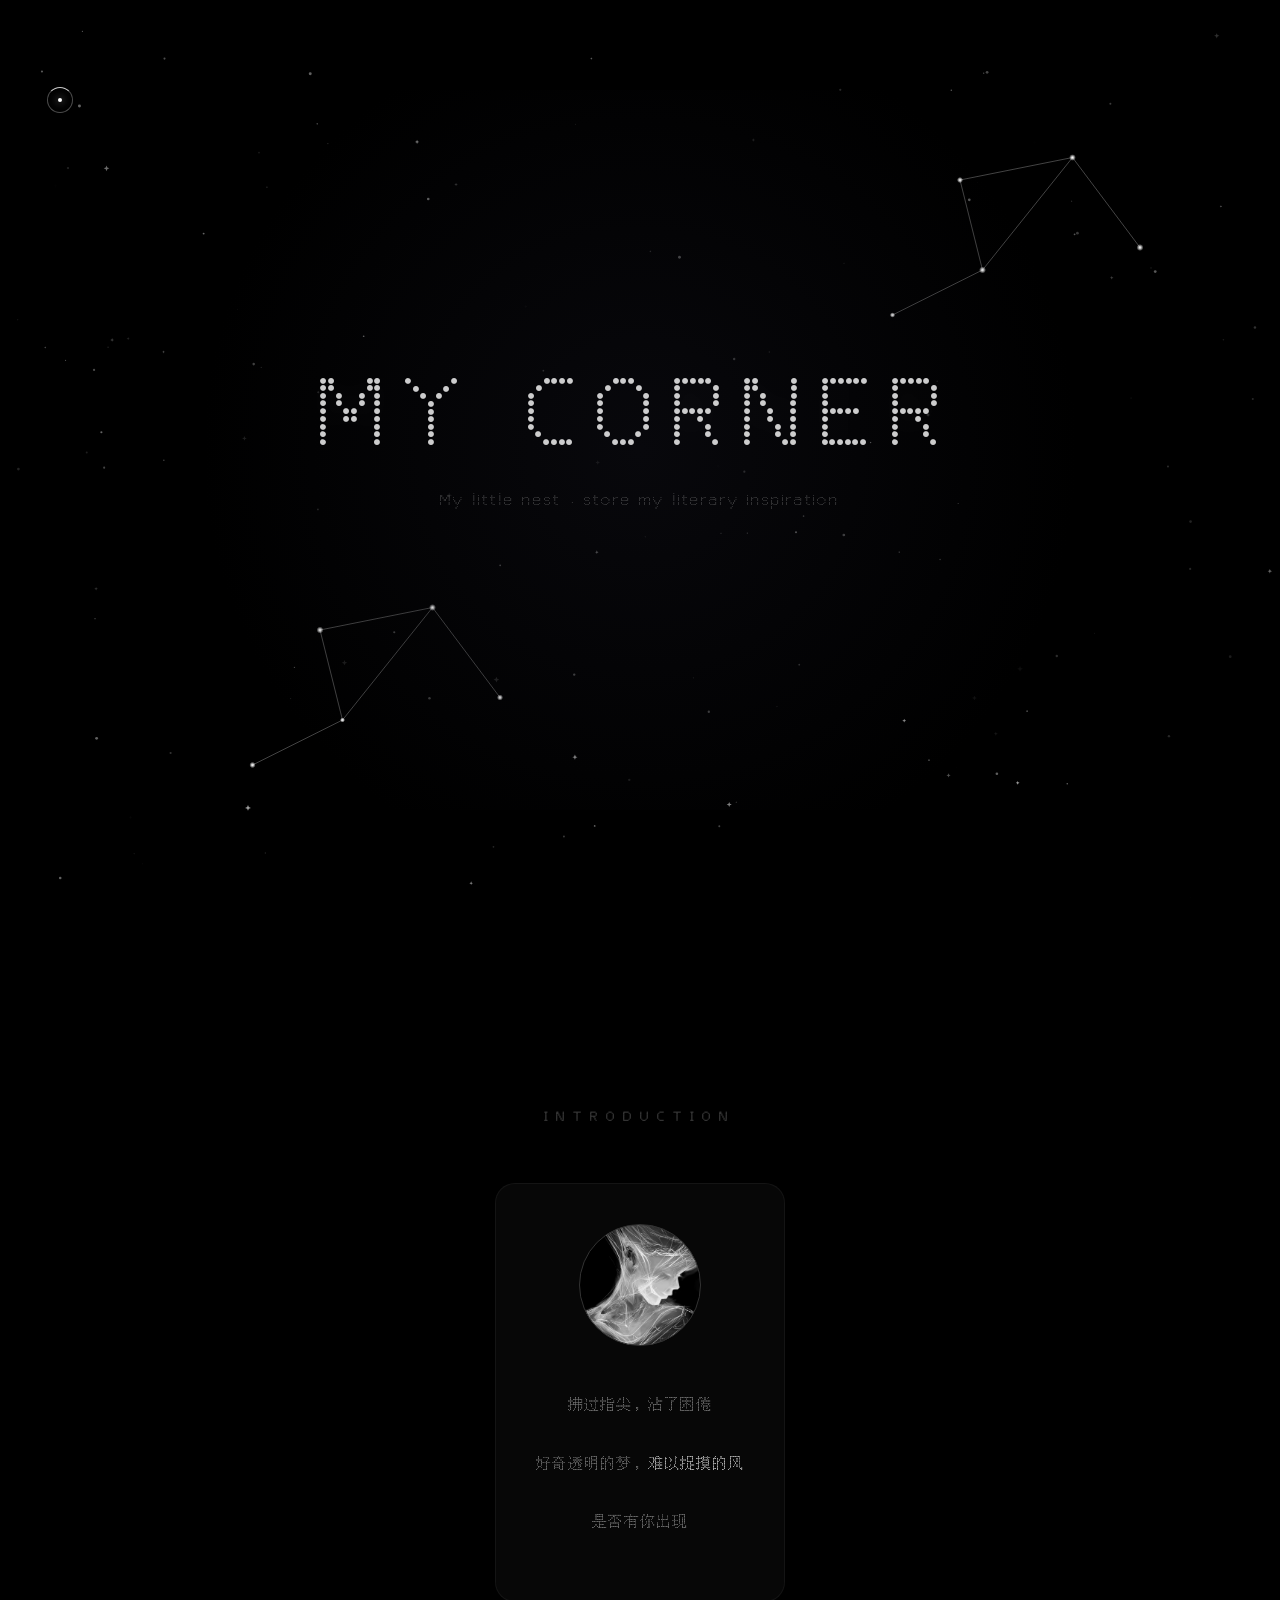
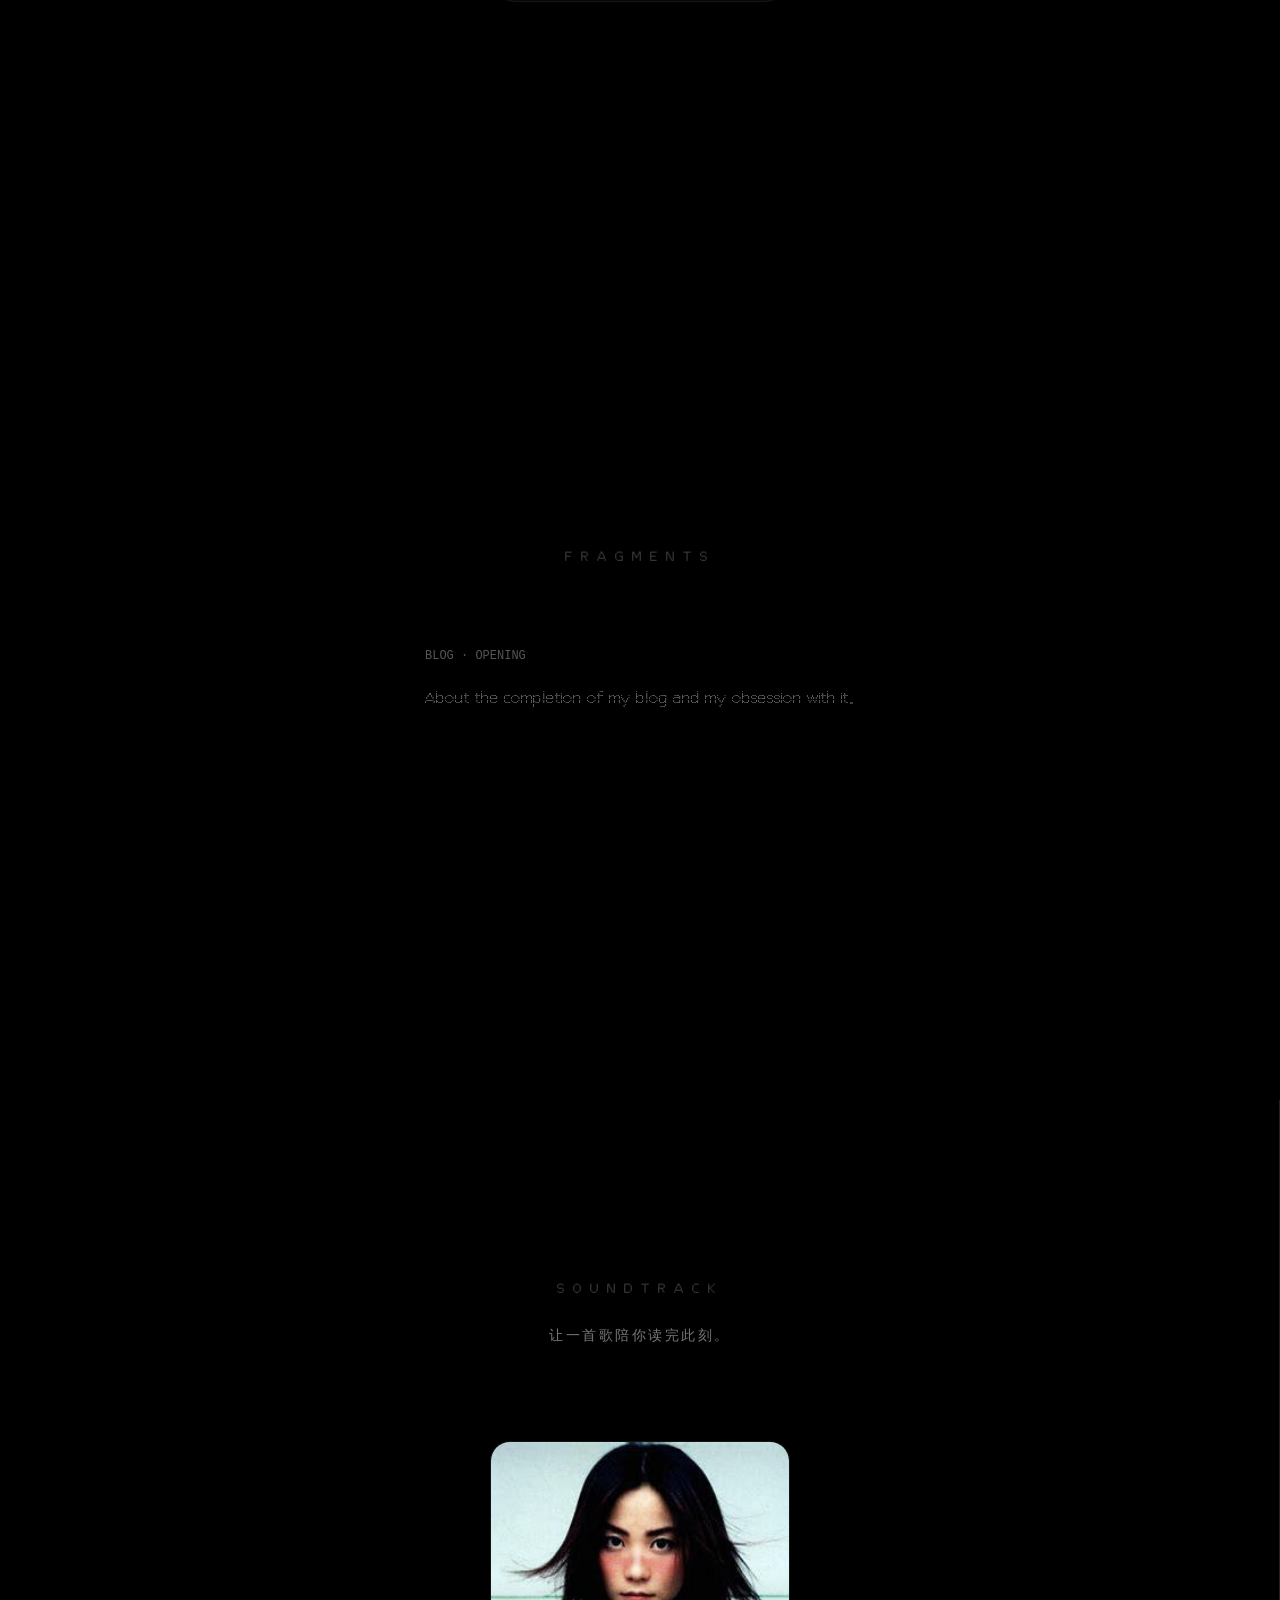
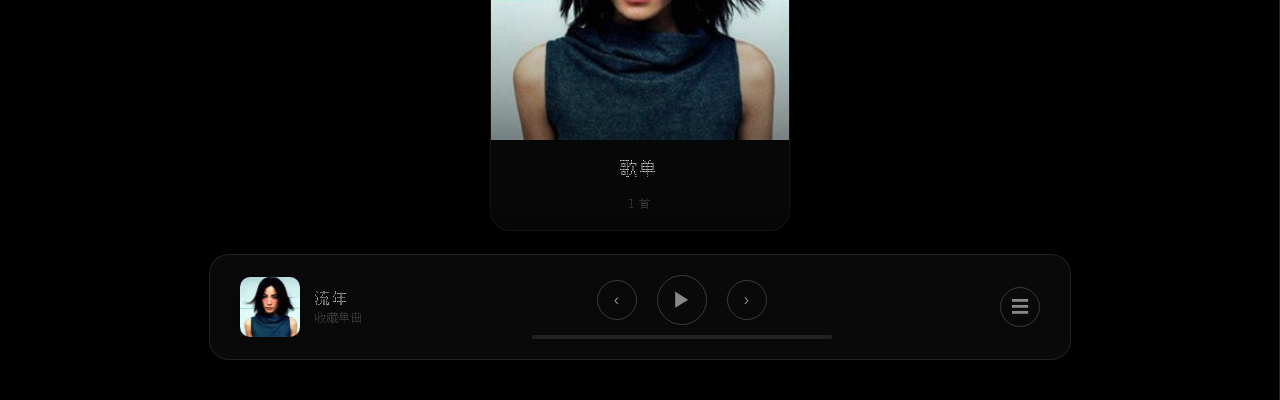
==== index.html @ 03855c59 "重新初始化本地博客仓库" ====
<!DOCTYPE html>
<html lang="zh-CN">

<head>
    <meta charset="UTF-8">
    <meta name="viewport" content="width=device-width, initial-scale=1.0">
    <title>MY CORNER</title>
    <link rel="preload" href="./img/diandianxiangsutiyuanxing.ttf" as="font" type="font/ttf" crossorigin>
    <link rel="stylesheet" href="blog.css">
    <style>
        html {
            opacity: 0;
            transition: opacity 0.3s ease;
        }
        html.zi-ti-jia-zai-wan-cheng {
            opacity: 1;
        }
    </style>
</head>

<body>

    <div class="huan-xing-hu-xi-guang-yun"></div>

    <div id="bei-jing-hua-bu">
        <canvas id="huo-bu"></canvas>
    </div>

    <div class="zhu-ti-nei-rong">
        <nav class="dao-hang-rong-qi" id="dao-hang-rong-qi">
            <div class="dao-hang-chu-fa-qi" id="cai-dan-an-niu"></div>
            <div class="dao-hang-cai-dan" id="dao-hang-cai-dan">
                <a href="#shou-ye" class="dao-hang-lian-jie" onclick="guanBiCaiDan()">HOME</a>
                <a href="#guan-yu-wo" class="dao-hang-lian-jie" onclick="guanBiCaiDan()">ABOUT</a>
                <a href="#pian-duan" class="dao-hang-lian-jie" onclick="guanBiCaiDan()">MOMENT</a>
                <a href="#yin-le" class="dao-hang-lian-jie" onclick="guanBiCaiDan()">MUSIC</a>
            </div>
            <div class="zhe-zhe-ceng" id="zhe-zhe-ceng"></div>
        </nav>

        <section id="shou-ye">
            <h1 class="xian-shi-dong-hua suo-fang-chu-xian">MY CORNER</h1>
            <p class="xian-shi-dong-hua cong-xia-sheng-qi" style="margin-top: 20px; opacity: 0.5; letter-spacing: 2px;">
                My little nest · store my literary inspiration</p>
        </section>

        <section id="guan-yu-wo">
            <h2 class="xian-shi-dong-hua cong-xia-sheng-qi">INTRODUCTION</h2>
            <div class="nei-rong-qia-pian xian-shi-dong-hua cong-you-fei-ru">
                <div class="tou-xiang-dai-ti"></div>
                <p>拂过指尖，沾了困倦</p>
                <p>好奇透明的梦，<span class="gao-liang">难以捉摸的风</span></p>
                <p>是否有你出现</p>
            </div>
        </section>

        <section id="pian-duan">
            <h2 class="xian-shi-dong-hua cong-xia-sheng-qi">FRAGMENTS</h2>
            <div class="nei-rong-qia-pian xian-shi-dong-hua cong-zuo-fei-ru" id="pian-duan-lie-biao">
            </div>
        </section>

        <section id="yin-le">
            <h2 class="xian-shi-dong-hua cong-xia-sheng-qi">SOUNDTRACK</h2>
            
            <div class="yin-le-wan-jia" id="yin-le-wan-jia">
                <div class="wan-jia-zuo">
                    <div class="mu-qian-tu-pian" id="mu-qian-tu-pian"></div>
                    <div class="mu-qian-ge-qu">
                        <div class="mu-qian-ming" id="mu-qian-ming">未播放</div>
                        <div class="mu-qian-ge-shou" id="mu-qian-ge-shou">-</div>
                    </div>
                </div>
                <div class="wan-jia-zhong">
                    <div class="bo-fang-kong-zhi">
                        <button class="kong-zhi-an-niu" id="shang-yi-shou" aria-label="上一首">‹</button>
                        <button class="kong-zhi-an-niu bo-fang-an-niu" id="bo-fang-zan-ting" aria-label="播放">▶</button>
                        <button class="kong-zhi-an-niu" id="xia-yi-shou" aria-label="下一首">›</button>
                    </div>
                    <div class="jin-du-tiao" id="jin-du-tiao">
                        <div class="jin-du" id="jin-du"></div>
                    </div>
                </div>
                <div class="wan-jia-you">
                    <button class="lie-biao-zhan-kai" id="lie-biao-zhan-kai" aria-label="打开播放列表">☰</button>
                </div>
            </div>

            <p class="yin-le-yin-yan xian-shi-dong-hua cong-xia-sheng-qi">让一首歌陪你读完此刻。</p>

            <div class="yin-le-ka-pian-qu" id="yin-le-ka-pian-qu">
                <div class="yin-le-ka-pian" data-lei-xing="ye-hang">
                    <div class="ka-pian-tu-pian" style="background-image: url('./img/music/流年.jpg');"></div>
                    <div class="ka-pian-biao-ti">歌单</div>
                    <div class="ka-pian-shu-liang">0 首</div>
                </div>
            </div>

            <div class="bo-fang-lie-biao" id="bo-fang-lie-biao">
                <div class="lie-biao-biao-ti">
                    <span id="dang-qian-fen-lei">歌单</span>
                    <button class="shou-qi-an-niu" id="shou-qi-an-niu" aria-label="关闭播放列表">×</button>
                </div>
                <div class="lie-biao-nei-rong" id="lie-biao-nei-rong">
                </div>
            </div>
        </section>

    </div>

    <script>
        if ('scrollRestoration' in history) history.scrollRestoration = 'manual';
        if (!window.location.hash) window.scrollTo(0, 0);
        window.addEventListener('pageshow', () => {
            if (!window.location.hash) window.scrollTo(0, 0);
        });

        async function waitForFont() {
            try {
                await document.fonts.load('16px TEXT');
            } catch (e) {
                console.log('字体加载失败');
            }
            document.documentElement.classList.add('zi-ti-jia-zai-wan-cheng');
        }
        waitForFont();

        async function loadArticles() {
            try {
                const response = await fetch('articles.json');
                const data = await response.json();
                const container = document.getElementById('pian-duan-lie-biao');
                
                container.innerHTML = data.articles.map(article => `
                    <a href="./article/article-view.html?id=${article.id}" class="pian-duan-ka-pian">
                        <div class="pian-duan-ri-qi">${article.subtitle}</div>
                        <p>${article.excerpt}</p>
                    </a>
                `).join('');
            } catch (error) {
                console.error('加载文章失败:', error);
            }
        }

        document.addEventListener('DOMContentLoaded', loadArticles);

        if (!window.globalAudio) {
            window.globalAudio = new Audio();
            window.globalAudio.volume = 0.5;
        }
        
        const audio = window.globalAudio;

        const yinYueShuJu = {
            'ye-hang': [
                { ming: '流年', geShou: '收藏单曲', tuPian: './img/music/流年.jpg', url: './music/流年.mp3', seDiao: 0 }
            ]
        };

        let dangQianFenLei = 'ye-hang';
        let dangQianGeQuIndex = 0;
        let boFangZhong = false;
        let lieBiaoZhanKai = false;

        const muQianTuPian = document.getElementById('mu-qian-tu-pian');
        const muQianMing = document.getElementById('mu-qian-ming');
        const muQianGeShou = document.getElementById('mu-qian-ge-shou');
        const boFengAnNiu = document.getElementById('bo-fang-zan-ting');
        const shangYiShou = document.getElementById('shang-yi-shou');
        const xiaYiShou = document.getElementById('xia-yi-shou');
        const jinDu = document.getElementById('jin-du');
        const jinDuTiao = document.getElementById('jin-du-tiao');
        const lieBiaoZhanKaiAnNiu = document.getElementById('lie-biao-zhan-kai');
        const boFangLieBiao = document.getElementById('bo-fang-lie-biao');
        const shouQiAnNiu = document.getElementById('shou-qi-an-niu');
        const lieBiaoNeiRong = document.getElementById('lie-biao-nei-rong');
        const dangQianFenLeiBiaoTi = document.getElementById('dang-qian-fen-lei');
        const kaPianQu = document.getElementById('yin-le-ka-pian-qu');

        function gengXinKaPianShuLiang() {
            document.querySelectorAll('.yin-le-ka-pian').forEach(kaPian => {
                const leiXing = kaPian.dataset.leiXing;
                const shuLiang = yinYueShuJu[leiXing]?.length || 0;
                kaPian.querySelector('.ka-pian-shu-liang').textContent = shuLiang + ' 首';
            });
        }

        function huoQuDangQianLieBiao() {
            return yinYueShuJu[dangQianFenLei] || [];
        }

        function qieHuanGeQu(index) {
            const lieBiao = huoQuDangQianLieBiao();
            if (index < 0) index = lieBiao.length - 1;
            if (index >= lieBiao.length) index = 0;
            
            dangQianGeQuIndex = index;
            const geQu = lieBiao[dangQianGeQuIndex];
            
            muQianMing.textContent = geQu.ming;
            muQianGeShou.textContent = geQu.geShou;
            
            if (geQu.tuPian) {
                muQianTuPian.style.backgroundImage = `url(${geQu.tuPian})`;
                muQianTuPian.style.filter = `hue-rotate(${geQu.seDiao || 0}deg)`;
            } else {
                const kaPian = document.querySelector(`[data-lei-xing="${dangQianFenLei}"] .ka-pian-tu-pian`);
                const beiJing = kaPian ? kaPian.style.background : 'linear-gradient(135deg, #667eea 0%, #764ba2 100%)';
                muQianTuPian.style.background = beiJing;
            }
            
            if (geQu.url) {
                audio.src = geQu.url;
            }
            
            gengXinLieBiaoGaoLiang();
        }

        function gengXinLieBiaoGaoLiang() {
            document.querySelectorAll('.lie-biao-xiang').forEach((xiang, index) => {
                xiang.classList.toggle('dang-qian', index === dangQianGeQuIndex);
                const tuBiao = xiang.querySelector('.xiang-bo-fang');
                if (tuBiao) tuBiao.textContent = index === dangQianGeQuIndex && boFangZhong ? '❚❚' : '▶';
            });
        }

        function xuanRanLieBiao() {
            const lieBiao = huoQuDangQianLieBiao();
            lieBiaoNeiRong.innerHTML = lieBiao.map((geQu, index) => `
                <div class="lie-biao-xiang ${index === dangQianGeQuIndex ? 'dang-qian' : ''}" data-index="${index}">
                    <div class="xiang-tu-pian" style="${geQu.tuPian ? `background-image: url(${geQu.tuPian}); filter: hue-rotate(${geQu.seDiao || 0}deg)` : ''}"></div>
                    <div class="xiang-xin-xi">
                        <div class="xiang-ming">${geQu.ming}</div>
                        <div class="xiang-ge-shou">${geQu.geShou}</div>
                    </div>
                    <div class="xiang-bo-fang">${index === dangQianGeQuIndex && boFangZhong ? '❚❚' : '▶'}</div>
                </div>
            `).join('');
            
            document.querySelectorAll('.lie-biao-xiang').forEach(xiang => {
                xiang.addEventListener('click', () => {
                    const index = parseInt(xiang.dataset.index);
                    if (index === dangQianGeQuIndex && boFangZhong) {
                        zanTing();
                    } else {
                        qieHuanGeQu(index);
                        boFang();
                    }
                });
            });
        }

        function boFang() {
            if (!audio.src) return;
            audio.play().then(() => {
                boFangZhong = true;
                boFengAnNiu.textContent = '❚❚';
                boFengAnNiu.setAttribute('aria-label', '暂停');
                muQianTuPian.classList.add('xuan-zhuan-zhong');
                gengXinLieBiaoGaoLiang();
            }).catch(() => {
                boFangZhong = false;
                muQianGeShou.textContent = '音频暂时无法播放';
            });
        }

        function zanTing() {
            boFangZhong = false;
            boFengAnNiu.textContent = '▶';
            boFengAnNiu.setAttribute('aria-label', '播放');
            muQianTuPian.classList.remove('xuan-zhuan-zhong');
            audio.pause();
            gengXinLieBiaoGaoLiang();
        }

        boFengAnNiu.addEventListener('click', () => {
            if (boFangZhong) zanTing();
            else boFang();
        });

        shangYiShou.addEventListener('click', () => {
            qieHuanGeQu(dangQianGeQuIndex - 1);
            if (boFangZhong) boFang();
        });

        xiaYiShou.addEventListener('click', () => {
            qieHuanGeQu(dangQianGeQuIndex + 1);
            if (boFangZhong) boFang();
        });

        audio.addEventListener('timeupdate', () => {
            if (audio.duration) {
                const baiFenBi = (audio.currentTime / audio.duration) * 100;
                jinDu.style.width = baiFenBi + '%';
            }
        });

        jinDuTiao.addEventListener('click', (e) => {
            if (audio.duration) {
                const rect = jinDuTiao.getBoundingClientRect();
                const baiFenBi = (e.clientX - rect.left) / rect.width;
                audio.currentTime = baiFenBi * audio.duration;
            }
        });

        audio.addEventListener('ended', () => {
            qieHuanGeQu(dangQianGeQuIndex + 1);
            boFang();
        });

        lieBiaoZhanKaiAnNiu.addEventListener('click', () => {
            lieBiaoZhanKai = !lieBiaoZhanKai;
            boFangLieBiao.classList.toggle('zhan-kai', lieBiaoZhanKai);
        });

        shouQiAnNiu.addEventListener('click', () => {
            lieBiaoZhanKai = false;
            boFangLieBiao.classList.remove('zhan-kai');
        });

        document.querySelectorAll('.yin-le-ka-pian').forEach(kaPian => {
            kaPian.addEventListener('click', () => {
                dangQianFenLei = kaPian.dataset.leiXing;
                dangQianGeQuIndex = 0;
                
                const fenLeiMing = { 'ye-hang': '歌单' };
                dangQianFenLeiBiaoTi.textContent = fenLeiMing[dangQianFenLei];
                
                lieBiaoZhanKai = true;
                boFangLieBiao.classList.add('zhan-kai');
                
                qieHuanGeQu(0);
                xuanRanLieBiao();
            });
        });

        function huiFuBoFangZhuangTai() {
            const lieBiao = huoQuDangQianLieBiao();
            if (lieBiao[dangQianGeQuIndex]) {
                const geQu = lieBiao[dangQianGeQuIndex];
                muQianMing.textContent = geQu.ming;
                muQianGeShou.textContent = geQu.geShou;
                
                if (geQu.tuPian) {
                    muQianTuPian.style.backgroundImage = `url(${geQu.tuPian})`;
                    muQianTuPian.style.filter = `hue-rotate(${geQu.seDiao || 0}deg)`;
                } else {
                    const kaPian = document.querySelector(`[data-lei-xing="${dangQianFenLei}"] .ka-pian-tu-pian`);
                    const beiJing = kaPian ? kaPian.style.background : 'linear-gradient(135deg, #667eea 0%, #764ba2 100%)';
                    muQianTuPian.style.background = beiJing;
                }
                
                if (!audio.paused) {
                    boFangZhong = true;
                    boFengAnNiu.textContent = '❚❚';
                    muQianTuPian.classList.add('xuan-zhuan-zhong');
                }
            }
        }

        gengXinKaPianShuLiang();
        qieHuanGeQu(0);
        xuanRanLieBiao();
        huiFuBoFangZhuangTai();

        const huoBu = document.getElementById('huo-bu');
        const ctx = huoBu.getContext('2d');

        let width, height;
        let stars = [];
        let dusts = [];
        let constellations = [];
        let meteors = [];
        let time = 0;

        const config = {
            starCount: 60,
            starMaxSize: 3,
            dustCount: 80,
            starSpeed: 0.1,
            dustSpeed: 0.1,
            planetRadius: 1.0,
            planetGlow: 2.0,
            twinkleSpeedBase: 0.008,
            meteorChance: 0.003,
            meteorSpeedBase: 4
        };

        function resize() {
            width = huoBu.width = window.innerWidth;
            height = huoBu.height = window.innerHeight;
            initConstellations();
        }

        class Star {
            constructor() {
                this.reset();
            }
            reset() {
                this.x = Math.random() * width;
                this.y = Math.random() * height;
                this.size = Math.random() * config.starMaxSize;
                this.opacity = 0;
                this.fadeIn = true;
                this.maxOpacity = 0.3 + Math.random() * 0.5;
                this.fadeSpeed = 0.005 + Math.random() * 0.01;
                this.twinkleSpeed = config.twinkleSpeedBase + Math.random() * 0.005;
                this.twinkleOffset = Math.random() * Math.PI * 2;
                this.vx = (Math.random() - 0.5) * config.starSpeed;
                this.vy = (Math.random() - 0.5) * config.starSpeed;
            }
            update() {
                this.x += this.vx;
                this.y += this.vy;
                if (this.x < 0) this.x = width;
                if (this.x > width) this.x = 0;
                if (this.y < 0) this.y = height;
                if (this.y > height) this.y = 0;
                if (this.fadeIn) {
                    this.opacity += this.fadeSpeed;
                    if (this.opacity >= this.maxOpacity) this.fadeIn = false;
                } else {
                    this.opacity -= this.fadeSpeed;
                    if (this.opacity <= 0) {
                        this.fadeIn = true;
                        this.x = Math.random() * width;
                        this.y = Math.random() * height;
                    }
                }
            }
            draw() {
                const twinkle = 0.4 + 0.6 * Math.abs(Math.sin(time * this.twinkleSpeed + this.twinkleOffset));
                ctx.beginPath();
                const spikes = 4;
                const outerRadius = this.size;
                const innerRadius = this.size * 0.4;
                for (let i = 0; i < spikes * 2; i++) {
                    const radius = i % 2 === 0 ? outerRadius : innerRadius;
                    const angle = (i * Math.PI) / spikes - Math.PI / 2;
                    const x = this.x + radius * Math.cos(angle);
                    const y = this.y + radius * Math.sin(angle);
                    if (i === 0) ctx.moveTo(x, y);
                    else ctx.lineTo(x, y);
                }
                ctx.closePath();
                ctx.fillStyle = `rgba(255, 255, 255, ${this.opacity * twinkle})`;
                ctx.fill();
            }
        }

        class Dust {
            constructor() {
                this.reset();
            }
            reset() {
                this.x = Math.random() * width;
                this.y = Math.random() * height;
                this.size = 0.5 + Math.random() * 1;
                this.opacity = 0.1 + Math.random() * 0.3;
                this.vx = (Math.random() - 0.5) * config.dustSpeed;
                this.vy = (Math.random() - 0.5) * config.dustSpeed;
            }
            update() {
                this.x += this.vx;
                this.y += this.vy;
                if (this.x < 0) this.x = width;
                if (this.x > width) this.x = 0;
                if (this.y < 0) this.y = height;
                if (this.y > height) this.y = 0;
            }
            draw() {
                ctx.beginPath();
                ctx.arc(this.x, this.y, this.size, 0, Math.PI * 2);
                ctx.fillStyle = `rgba(255, 255, 255, ${this.opacity})`;
                ctx.fill();
            }
        }

        class Meteor {
            constructor() {
                this.x = Math.random() * width;
                this.y = Math.random() * height * 0.5;
                this.length = 100 + Math.random() * 80;
                this.angle = Math.PI / 4 + (Math.random() - 0.5) * 0.2;
                this.speed = config.meteorSpeedBase + Math.random() * 3;
                this.opacity = 0;
                this.fadeIn = true;
                this.life = 0;
                this.maxLife = 200 + Math.random() * 50;
            }
            update() {
                this.life++;
                this.x += Math.cos(this.angle) * this.speed;
                this.y += Math.sin(this.angle) * this.speed;
                const fadeInDuration = 40;
                const fadeOutDuration = 60;
                if (this.life < fadeInDuration) {
                    this.opacity = this.life / fadeInDuration;
                } else if (this.life > this.maxLife - fadeOutDuration) {
                    this.opacity = 1 - (this.life - (this.maxLife - fadeOutDuration)) / fadeOutDuration;
                }
                if (this.x > width + this.length || this.y > height + this.length || this.life > this.maxLife || this.opacity <= 0) {
                    return false;
                }
                return true;
            }
            draw() {
                const tailX = this.x - Math.cos(this.angle) * this.length;
                const tailY = this.y - Math.sin(this.angle) * this.length;
                const gradient = ctx.createLinearGradient(this.x, this.y, tailX, tailY);
                gradient.addColorStop(0, `rgba(255, 255, 255, ${this.opacity * 0.8})`);
                gradient.addColorStop(1, `rgba(255, 255, 255, 0)`);
                ctx.beginPath();
                ctx.moveTo(this.x, this.y);
                ctx.lineTo(tailX, tailY);
                ctx.strokeStyle = gradient;
                ctx.lineWidth = 2;
                ctx.stroke();
            }
        }

        class AriesConstellation {
            constructor(offsetX, offsetY, scale) {
                this.offsetX = offsetX;
                this.offsetY = offsetY;
                this.scale = scale;
                this.initShape();
            }
            initShape() {
                const shape = [
                    { x: -30, y: 40 },
                    { x: 10, y: 20 },
                    { x: 0, y: -20 },
                    { x: 50, y: -30 },
                    { x: 80, y: 10 }
                ];
                const lines = [
                    [0, 1], [1, 2], [2, 3], [3, 4], [1, 3]
                ];
                this.planets = shape.map(p => ({
                    x: this.offsetX + p.x * this.scale,
                    y: this.offsetY + p.y * this.scale,
                    radius: config.planetRadius,
                    glowOffset: Math.random() * Math.PI * 2
                }));
                this.connections = lines;
            }
            draw() {
                ctx.strokeStyle = 'rgba(220, 220, 220, 0.3)';
                ctx.lineWidth = 1;
                ctx.beginPath();
                this.connections.forEach(pair => {
                    const p1 = this.planets[pair[0]];
                    const p2 = this.planets[pair[1]];
                    ctx.moveTo(p1.x, p1.y);
                    ctx.lineTo(p2.x, p2.y);
                });
                ctx.stroke();
                this.planets.forEach(p => {
                    const glow = config.planetGlow + 0.5 * Math.sin(time * 0.03 + p.glowOffset);
                    const grad = ctx.createRadialGradient(p.x, p.y, p.radius, p.x, p.y, p.radius + glow);
                    grad.addColorStop(0, 'rgba(255, 255, 255, 0.8)');
                    grad.addColorStop(1, 'rgba(255, 255, 255, 0)');
                    ctx.fillStyle = grad;
                    ctx.beginPath();
                    ctx.arc(p.x, p.y, p.radius + glow, 0, Math.PI * 2);
                    ctx.fill();
                    ctx.fillStyle = '#fff';
                    ctx.beginPath();
                    ctx.arc(p.x, p.y, p.radius * 0.6, 0, Math.PI * 2);
                    ctx.fill();
                });
            }
        }

        function init() {
            resize();
            initConstellations();
            for (let i = 0; i < config.starCount; i++) {
                stars.push(new Star());
            }
            for (let i = 0; i < config.dustCount; i++) {
                dusts.push(new Dust());
            }
        }

        function initConstellations() {
            constellations = [];
            constellations.push(new AriesConstellation(
                width * 0.75,
                height * 0.25,
                Math.min(width, height) / 1000 * 2.5
            ));
            constellations.push(new AriesConstellation(
                width * 0.25,
                height * 0.75,
                Math.min(width, height) / 1000 * 2.5
            ));
        }

        function animate() {
            ctx.clearRect(0, 0, width, height);
            time++;
            dusts.forEach(dust => {
                dust.update();
                dust.draw();
            });
            stars.forEach(star => {
                star.update();
                star.draw();
            });
            constellations.forEach(constellation => {
                constellation.draw();
            });
            if (Math.random() < config.meteorChance) {
                meteors.push(new Meteor());
            }
            meteors = meteors.filter(meteor => {
                const alive = meteor.update();
                if (alive) {
                    meteor.draw();
                }
                return alive;
            });
            requestAnimationFrame(animate);
        }

        window.addEventListener('resize', () => {
            resize();
            initConstellations();
        });

        const observerOptions = {
            threshold: [0, 0.15] 
        };

        const observer = new IntersectionObserver((entries) => {
            entries.forEach(entry => {
                if (entry.isIntersecting && entry.intersectionRatio > 0.1) {
                    entry.target.classList.add('huo-jie');
                } 
                else if (!entry.isIntersecting && entry.intersectionRatio <= 0) {
                    entry.target.classList.remove('huo-jie');
                }
            });
        }, observerOptions);

        document.querySelectorAll('.xian-shi-dong-hua').forEach(el => {
            observer.observe(el);
        });

        const daoHangRongQi = document.getElementById('dao-hang-rong-qi');
        const caiDanAnNiu = document.getElementById('cai-dan-an-niu');
        let menuOpen = false;

        caiDanAnNiu.addEventListener('click', (e) => {
            e.stopPropagation();
            menuOpen = !menuOpen;
            if (menuOpen) {
                daoHangRongQi.classList.add('qiang-zhi-ji-huo');
            } else {
                daoHangRongQi.classList.remove('qiang-zhi-ji-huo');
            }
        });

        document.addEventListener('click', (e) => {
            if (!daoHangRongQi.contains(e.target)) {
                menuOpen = false;
                daoHangRongQi.classList.remove('qiang-zhi-ji-huo');
            }
        });

        function guanBiCaiDan() {
            menuOpen = false;
            daoHangRongQi.classList.remove('qiang-zhi-ji-huo');
        }

        const styleSheet = document.createElement("style");
        styleSheet.innerText = `
            .dao-hang-rong-qi.qiang-zhi-ji-huo .dao-hang-cai-dan { left: 0; }
            .dao-hang-rong-qi.qiang-zhi-ji-huo .zhe-zhe-ceng { opacity: 1; visibility: visible; }
            .dao-hang-rong-qi.qiang-zhi-ji-huo .dao-hang-chu-fa-qi::before { width: 36px; height: 36px; animation: xuan-zhuan-dong-hua 1s linear infinite; }
            .dao-hang-rong-qi.qiang-zhi-ji-huo .dao-hang-chu-fa-qi::after { width: 6px; height: 6px; box-shadow: 0 0 15px #fff; }
        `;
        document.head.appendChild(styleSheet);

        init();
        animate();
    </script>
</body>
</html>
---- blog.css ----
html {
    scroll-behavior: smooth;
}

body {
    margin: 0;
    padding: 0;
    background-color: #000000;
    color: #fff;
    font-family: TEXT, "Microsoft YaHei", sans-serif;
    overflow-x: hidden;
}

@font-face {
    font-family: TEXT;
    src: url(./img/diandianxiangsutiyuanxing.ttf);
    font-display: block;
}

#bei-jing-hua-bu {
    position: fixed;
    top: 0;
    left: 0;
    width: 100%;
    height: 100%;
    z-index: 1;
}

.huan-xing-hu-xi-guang-yun {
    position: fixed;
    top: 50%;
    left: 50%;
    width: 80vw;
    height: 80vh;
    transform: translate(-50%, -50%);
    background: radial-gradient(circle, rgba(20, 20, 30, 0.4) 0%, rgba(0, 0, 0, 0) 70%);
    z-index: 2;
    pointer-events: none;
    animation: hu-xi-dong-hua 8s ease-in-out infinite alternate;
}

@keyframes hu-xi-dong-hua {
    0% {
        opacity: 0.5;
        transform: translate(-50%, -50%) scale(1);
    }

    100% {
        opacity: 0.8;
        transform: translate(-50%, -50%) scale(1.1);
    }
}

.zhu-ti-nei-rong {
    position: relative;
    z-index: 3;
    width: 100%;
}

section {
    min-height: 100vh;
    display: flex;
    flex-direction: column;
    justify-content: center;
    align-items: center;
    padding: 100px 20px;
    box-sizing: border-box;
    position: relative;
    perspective: 1000px;
}

h2 {
    font-size: 14px;
    letter-spacing: 8px;
    color: #333;
    margin-bottom: 60px;
    text-transform: uppercase;
    position: relative;
    display: inline-block;
    transition: color 0.5s;
}

h2::after {
    content: '';
    position: absolute;
    bottom: -10px;
    left: 50%;
    transform: translateX(-50%);
    width: 0;
    height: 1px;
    background: #fff;
    transition: width 0.5s ease;
}

section:hover h2 {
    color: #666;
}

section:hover h2::after {
    width: 40px;
}

.nei-rong-qia-pian {
    max-width: 800px;
    text-align: center;
    background: rgba(10, 10, 10, 0.7);
    backdrop-filter: blur(20px);
    padding: 40px;
    border-radius: 20px;
    position: relative;
    overflow: hidden;
    border: 1px solid rgba(255, 255, 255, 0.05);
    animation: fu-dong-dong-hua 8s ease-in-out infinite;
}

@keyframes fu-dong-dong-hua {
    0% {
        transform: translateY(0px);
    }

    50% {
        transform: translateY(-5px);
    }

    100% {
        transform: translateY(0px);
    }
}

p {
    color: #999;
    line-height: 2.4;
    font-size: 16px;
    font-weight: 300;
    margin-bottom: 20px;
    transition: color 0.3s;
}

.nei-rong-qia-pian:hover p {
    color: #ccc;
}

.gao-liang {
    color: #fff;
    font-weight: 400;
}

.xian-shi-dong-hua {
    opacity: 0;
    transition: all 1s cubic-bezier(0.2, 0.8, 0.2, 1);
}

.xian-shi-dong-hua.cong-zuo-fei-ru {
    transform: translateX(-50px);
}

.xian-shi-dong-hua.huo-jie.cong-zuo-fei-ru {
    opacity: 1;
    transform: translateX(0);
}

.xian-shi-dong-hua.cong-you-fei-ru {
    transform: translateX(50px);
}

.xian-shi-dong-hua.huo-jie.cong-you-fei-ru {
    opacity: 1;
    transform: translateX(0);
}

.xian-shi-dong-hua.cong-xia-sheng-qi {
    transform: translateY(50px);
}

.xian-shi-dong-hua.huo-jie.cong-xia-sheng-qi {
    opacity: 1;
    transform: translateY(0);
}

.xian-shi-dong-hua.suo-fang-chu-xian {
    transform: scale(0.9);
    opacity: 0;
}

.xian-shi-dong-hua.huo-jie.suo-fang-chu-xian {
    transform: scale(1);
    opacity: 1;
}

#shou-ye h1 {
    font-size: 100px;
    font-weight: 100;
    letter-spacing: 15px;
    margin: 0;
    opacity: 0.8;
    text-shadow: 0 0 30px rgba(255, 255, 255, 0.1);
}
#pian-duan .nei-rong-qia-pian {
    background: transparent;
    border: none;
    backdrop-filter: none;
    animation: none;
    max-width: 800px;
    text-align: left;
    padding: 0;
}

.pian-duan-ka-pian {
    font-size: 16px;
    padding: 26px 0;
    text-align: left;
    transition: background 0.3s;
    display: block;
    text-decoration: none;
    color: inherit;
}

.pian-duan-ka-pian:hover {
    background: transparent;
    color: #fff;
}

.pian-duan-ka-pian:hover p {
    color: #fff;
}

.pian-duan-ri-qi {
    font-size: 12px;
    color: #555;
    margin-bottom: 8px;
    font-family: monospace;
}

.lian-xi-an-niu {
    display: inline-block;
    margin: 15px;
    padding: 15px 40px;
    border: 1px solid rgba(255, 255, 255, 0.2);
    color: #888;
    text-decoration: none;
    transition: all 0.3s;
    font-size: 14px;
    letter-spacing: 2px;
    border-radius: 30px;
}

.lian-xi-an-niu:hover {
    border-color: #fff;
    color: #fff;
    background: rgba(255, 255, 255, 0.05);
    transform: translateY(-3px);
}

.tou-xiang-dai-ti {
    width: 120px;
    height: 120px;
    background-image: url('./img/pic.jpg');
    background-size: cover;
    background-position: center;
    background-color: #111;
    border-radius: 50%;
    margin: 0 auto 40px;
    border: 1px solid #333;
    display: flex;
    align-items: center;
    justify-content: center;
    transition: all 0.5s ease;
}

.tou-xiang-dai-ti:hover {
    border-color: #666;
    box-shadow: 0 0 20px rgba(255, 255, 255, 0.05);
}

.dao-hang-rong-qi {
    position: fixed;
    top: 0;
    left: 0;
    width: 400px;
    height: 100vh;
    pointer-events: none;
    z-index: 100;
}

.dao-hang-chu-fa-qi {
    position: absolute;
    top: 80px;
    left: 40px;
    width: 40px;
    height: 40px;
    cursor: pointer;
    pointer-events: auto;
    display: flex;
    align-items: center;
    justify-content: center;
    transition: all 0.5s ease;
}

.dao-hang-chu-fa-qi::after {
    content: '';
    position: absolute;
    width: 4px;
    height: 4px;
    background-color: #fff;
    border-radius: 50%;
    box-shadow: 0 0 8px rgba(255, 255, 255, 0.8);
    transition: all 0.5s ease;
}

.dao-hang-chu-fa-qi::before {
    content: '';
    position: absolute;
    width: 24px;
    height: 24px;
    border: 1px solid rgba(255, 255, 255, 0.3);
    border-radius: 50%;
    border-top-color: rgba(255, 255, 255, 0.8);
    transition: all 0.5s ease;
    animation: xuan-zhuan-dong-hua 4s linear infinite;
}

.dao-hang-rong-qi:hover .dao-hang-chu-fa-qi {
    transform: scale(1.1);
}

.dao-hang-rong-qi:hover .dao-hang-chu-fa-qi::after {
    width: 6px;
    height: 6px;
    box-shadow: 0 0 15px rgba(255, 255, 255, 1);
}

.dao-hang-rong-qi:hover .dao-hang-chu-fa-qi::before {
    width: 36px;
    height: 36px;
    border-color: rgba(255, 255, 255, 0.6);
    border-top-color: #fff;
    animation: xuan-zhuan-dong-hua 1s linear infinite;
}

@keyframes xuan-zhuan-dong-hua {
    0% {
        transform: rotate(0deg);
    }

    100% {
        transform: rotate(360deg);
    }
}

.zhe-zhe-ceng {
    position: absolute;
    top: 0;
    left: 0;
    width: 100%;
    height: 100%;
    background: rgba(0, 0, 0, 0.3);
    opacity: 0;
    visibility: hidden;
    transition: opacity 0.5s ease;
    z-index: 99;
    pointer-events: none;
}

.dao-hang-rong-qi:hover .zhe-zhe-ceng {
    opacity: 1;
    visibility: visible;
}

.dao-hang-cai-dan {
    position: fixed;
    top: 20px;
    left: -300px;
    width: 280px;
    height: 100vh;
    background: transparent;
    padding: 180px 40px;
    display: flex;
    flex-direction: column;
    gap: 40px;
    z-index: 101;
    pointer-events: auto;
    transition: left 0.6s cubic-bezier(0.19, 1, 0.22, 1);
}

.dao-hang-rong-qi:hover .dao-hang-cai-dan {
    left: 0;
}

.dao-hang-lian-jie {
    color: rgba(255, 255, 255, 0.5);
    text-decoration: none;
    font-size: 24px;
    font-weight: 300;
    letter-spacing: 2px;
    position: relative;
    transition: all 0.3s ease;
    opacity: 0;
    transform: translateX(-20px);
}

.dao-hang-rong-qi:hover .dao-hang-lian-jie {
    opacity: 1;
    transform: translateX(0);
    transition: opacity 0.5s ease, transform 0.5s ease;
}

.dao-hang-rong-qi:hover .dao-hang-lian-jie:nth-child(1) {
    transition-delay: 0.1s;
}

.dao-hang-rong-qi:hover .dao-hang-lian-jie:nth-child(2) {
    transition-delay: 0.2s;
}

.dao-hang-rong-qi:hover .dao-hang-lian-jie:nth-child(3) {
    transition-delay: 0.3s;
}

.dao-hang-rong-qi:hover .dao-hang-lian-jie:nth-child(4) {
    transition-delay: 0.4s;
}

.dao-hang-lian-jie:hover {
    color: #fff;
    transform: translateX(15px);
    text-shadow: 0 0 10px rgba(255, 255, 255, 0.5);
}

.dao-hang-lian-jie::before {
    content: '';
    position: absolute;
    left: -30px;
    top: 50%;
    height: 0%;
    width: 2px;
    background: #fff;
    transition: height 0.3s ease;
}

.dao-hang-lian-jie:hover::before {
    height: 100%;
}

.er-wei-ma-tian-chuang {
    display: none;
    position: fixed;
    top: 0;
    left: 0;
    width: 100%;
    height: 100%;
    z-index: 2000;
    justify-content: center;
    align-items: center;
    backdrop-filter: blur(5px);
    animation: dan-chu 0.3s ease-out forwards;
}

@keyframes dan-chu {
    from {
        opacity: 0;
        transform: scale(0.9);
    }

    to {
        opacity: 1;
        transform: scale(1);
    }
}

.er-wei-ma-bei-jing {
    position: absolute;
    top: 0;
    left: 0;
    width: 100%;
    height: 100%;
    cursor: pointer;
}

.er-wei-ma-kuang-jia {
    position: relative;
    background: #fff;
    padding: 20px;
    border-radius: 15px;
    box-shadow: 0 10px 40px rgba(0, 0, 0, 0.5);
    text-align: center;
    max-width: 90%;
    animation: shang-sheng 0.4s cubic-bezier(0.175, 0.885, 0.32, 1.275) forwards;
}

@keyframes shang-sheng {
    from {
        transform: translateY(20px);
        opacity: 0;
    }

    to {
        transform: translateY(0);
        opacity: 1;
    }
}

.er-wei-ma-tu-pian {
    width: 200px;
    height: 200px;
    object-fit: contain;
    display: block;
    border-radius: 8px;
}

.er-wei-ma-wen-zi {
    color: #333;
    margin: 15px 0 0 0;
    font-size: 14px;
    letter-spacing: 1px;
}
.yin-le-wan-jia {
    position: fixed;
    bottom: 40px;
    left: 50%;
    transform: translateX(-50%);
    width: 90%;
    max-width: 800px;
    background: rgba(10, 10, 10, 0.9);
    backdrop-filter: blur(20px);
    border: 1px solid rgba(255, 255, 255, 0.1);
    border-radius: 20px;
    padding: 20px 30px;
    display: flex;
    align-items: center;
    justify-content: space-between;
    gap: 30px;
    z-index: 1000;
    box-shadow: 0 10px 40px rgba(0, 0, 0, 0.5);
}

.wan-jia-zuo {
    display: flex;
    align-items: center;
    gap: 15px;
    flex: 0 0 auto;
}

.mu-qian-tu-pian {
    width: 60px;
    height: 60px;
    border-radius: 10px;
    background-size: cover;
    background-position: center;
    transition: all 0.3s;
    box-shadow: 0 4px 15px rgba(0, 0, 0, 0.3);
}

.mu-qian-tu-pian.xuan-zhuan-zhong {
    animation: tu-pian-xuan-zhuan 8s linear infinite;
    border-radius: 50%;
}

@keyframes tu-pian-xuan-zhuan {
    from { transform: rotate(0deg); }
    to { transform: rotate(360deg); }
}

.mu-qian-ge-qu {
    display: flex;
    flex-direction: column;
    gap: 5px;
}

.mu-qian-ming {
    font-size: 16px;
    color: #fff;
    letter-spacing: 1px;
    max-width: 150px;
    overflow: hidden;
    text-overflow: ellipsis;
    white-space: nowrap;
}

.mu-qian-ge-shou {
    font-size: 12px;
    color: #666;
}

.wan-jia-zhong {
    flex: 1;
    display: flex;
    flex-direction: column;
    align-items: center;
    gap: 10px;
}

.bo-fang-kong-zhi {
    display: flex;
    align-items: center;
    gap: 20px;
}

.kong-zhi-an-niu {
    background: none;
    border: 1px solid rgba(255, 255, 255, 0.2);
    color: #888;
    width: 40px;
    height: 40px;
    border-radius: 50%;
    cursor: pointer;
    font-size: 16px;
    transition: all 0.3s;
    display: flex;
    align-items: center;
    justify-content: center;
}

.kong-zhi-an-niu:hover {
    border-color: #fff;
    color: #fff;
    transform: scale(1.1);
}

.bo-fang-an-niu {
    width: 50px;
    height: 50px;
    font-size: 20px;
}

.jin-du-tiao {
    width: 100%;
    max-width: 300px;
    height: 4px;
    background: rgba(255, 255, 255, 0.1);
    border-radius: 2px;
    overflow: hidden;
    cursor: pointer;
}

.jin-du {
    height: 100%;
    width: 0%;
    background: linear-gradient(90deg, #fff, rgba(255, 255, 255, 0.7));
    transition: width 0.1s linear;
}

.wan-jia-you {
    flex: 0 0 auto;
}

.lie-biao-zhan-kai {
    background: none;
    border: 1px solid rgba(255, 255, 255, 0.2);
    color: #888;
    width: 40px;
    height: 40px;
    border-radius: 50%;
    cursor: pointer;
    font-size: 18px;
    transition: all 0.3s;
}

.lie-biao-zhan-kai:hover {
    border-color: #fff;
    color: #fff;
}

.yin-le-yin-yan {
    margin: -36px 0 28px;
    color: #777;
    font-family: "Microsoft YaHei", sans-serif;
    font-size: 14px;
    letter-spacing: 0.18em;
}

.yin-le-ka-pian-qu {
    display: grid;
    grid-template-columns: minmax(220px, 300px);
    justify-content: center;
    gap: 20px;
    max-width: 800px;
    width: 100%;
    margin-top: 60px;
}

.yin-le-ka-pian {
    background: rgba(10, 10, 10, 0.7);
    backdrop-filter: blur(10px);
    border: 1px solid rgba(255, 255, 255, 0.05);
    border-radius: 20px;
    overflow: hidden;
    cursor: pointer;
    transition: all 0.5s cubic-bezier(0.19, 1, 0.22, 1);
}

.yin-le-ka-pian:hover {
    transform: translateY(-10px) scale(1.02);
    border-color: rgba(255, 255, 255, 0.2);
    box-shadow: 0 20px 40px rgba(0, 0, 0, 0.4);
}

.ka-pian-tu-pian {
    width: 100%;
    aspect-ratio: 1 / 1;
    position: relative;
    background-size: cover;
    background-position: center;
    filter: saturate(0.75);
}

.ka-pian-tu-pian::after {
    content: '';
    position: absolute;
    inset: 0;
    background: linear-gradient(to top, rgba(0, 0, 0, 0.45), transparent 55%);
}

.ka-pian-biao-ti {
    padding: 20px;
    font-size: 18px;
    color: #fff;
    letter-spacing: 2px;
    text-align: center;
}

.ka-pian-shu-liang {
    padding: 0 20px 20px;
    font-size: 12px;
    color: #666;
    text-align: center;
}

.bo-fang-lie-biao {
    position: fixed;
    right: -350px;
    top: 0;
    width: 350px;
    height: 100vh;
    background: rgba(10, 10, 10, 0.95);
    backdrop-filter: blur(20px);
    border-left: 1px solid rgba(255, 255, 255, 0.1);
    z-index: 1001;
    transition: right 0.5s cubic-bezier(0.19, 1, 0.22, 1);
    display: flex;
    flex-direction: column;
}

.bo-fang-lie-biao.zhan-kai {
    right: 0;
}

.lie-biao-biao-ti {
    display: flex;
    justify-content: space-between;
    align-items: center;
    padding: 30px;
    border-bottom: 1px solid rgba(255, 255, 255, 0.1);
}

.lie-biao-biao-ti span {
    font-size: 18px;
    color: #fff;
    letter-spacing: 2px;
}

.shou-qi-an-niu {
    background: none;
    border: none;
    color: #666;
    font-size: 24px;
    cursor: pointer;
    transition: color 0.3s;
}

.shou-qi-an-niu:hover {
    color: #fff;
}

.lie-biao-nei-rong {
    flex: 1;
    overflow-y: auto;
    padding: 20px;
}

.lie-biao-xiang {
    display: flex;
    align-items: center;
    gap: 15px;
    padding: 15px;
    border-radius: 12px;
    cursor: pointer;
    transition: all 0.3s;
    margin-bottom: 10px;
}

.lie-biao-xiang:hover {
    background: rgba(255, 255, 255, 0.05);
}

.lie-biao-xiang.dang-qian {
    background: rgba(255, 255, 255, 0.1);
}

.xiang-tu-pian {
    width: 50px;
    height: 50px;
    border-radius: 8px;
    background-size: cover;
    background-position: center;
    background-color: rgba(255, 255, 255, 0.1);
    flex-shrink: 0;
}

.xiang-xin-xi {
    flex: 1;
    display: flex;
    flex-direction: column;
    gap: 5px;
}

.xiang-ming {
    font-size: 14px;
    color: #fff;
}

.xiang-ge-shou {
    font-size: 12px;
    color: #666;
}

.xiang-bo-fang {
    font-size: 14px;
    color: #fff;
    width: 30px;
    text-align: center;
}

.lie-biao-nei-rong::-webkit-scrollbar {
    width: 4px;
}

.lie-biao-nei-rong::-webkit-scrollbar-track {
    background: transparent;
}

.lie-biao-nei-rong::-webkit-scrollbar-thumb {
    background: rgba(255, 255, 255, 0.2);
    border-radius: 2px;
}

@media (max-width: 768px) {
    .yin-le-ka-pian-qu {
        grid-template-columns: minmax(200px, 280px);
    }
    
    .yin-le-wan-jia {
        bottom: 20px;
        width: calc(100% - 32px);
        padding: 12px 14px;
        gap: 12px;
        box-sizing: border-box;
    }

    .wan-jia-zhong { align-items: flex-end; }
    .jin-du-tiao { max-width: 160px; }
    .bo-fang-kong-zhi { gap: 10px; }
    .kong-zhi-an-niu:not(.bo-fang-an-niu) { display: none; }
    
    .mu-qian-tu-pian {
        width: 50px;
        height: 50px;
    }
    
    .mu-qian-ming {
        max-width: 100px;
        font-size: 14px;
    }
    
    .bo-fang-lie-biao {
        width: 100%;
        right: -100%;
    }
}
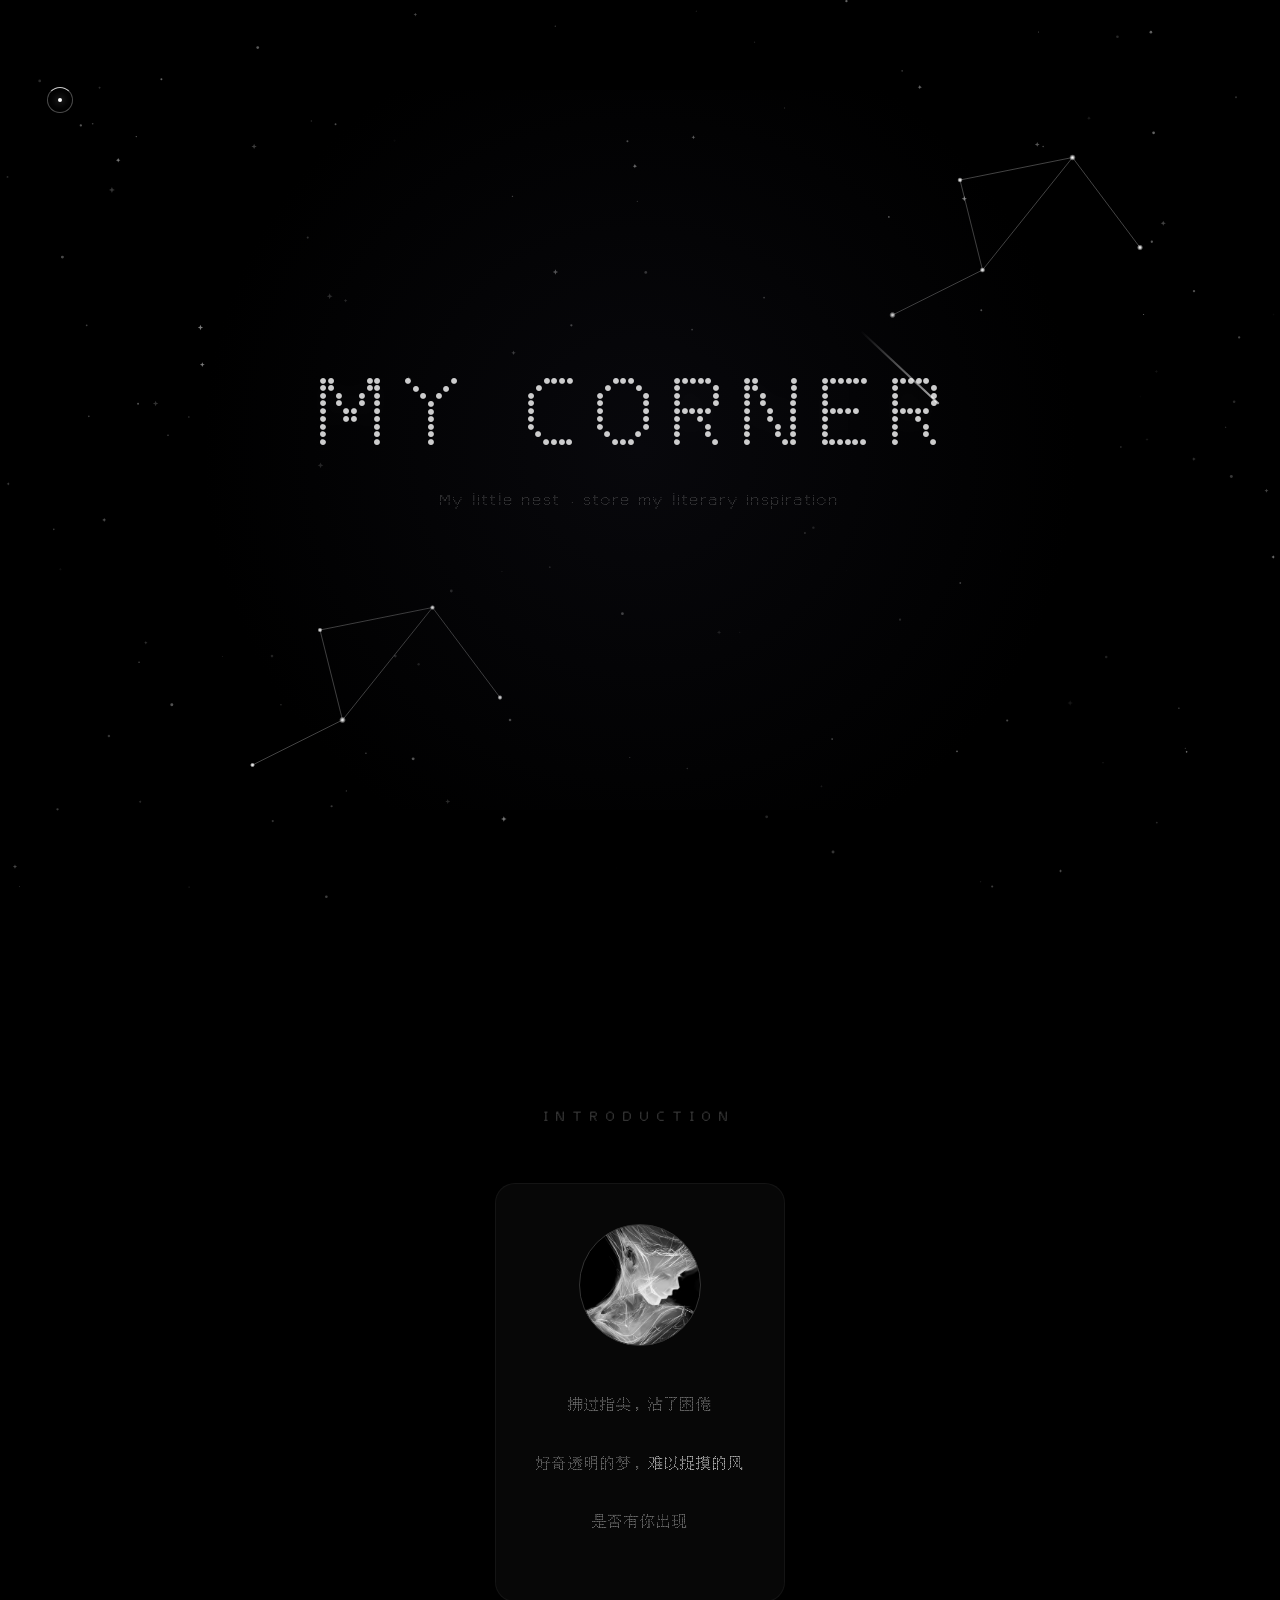
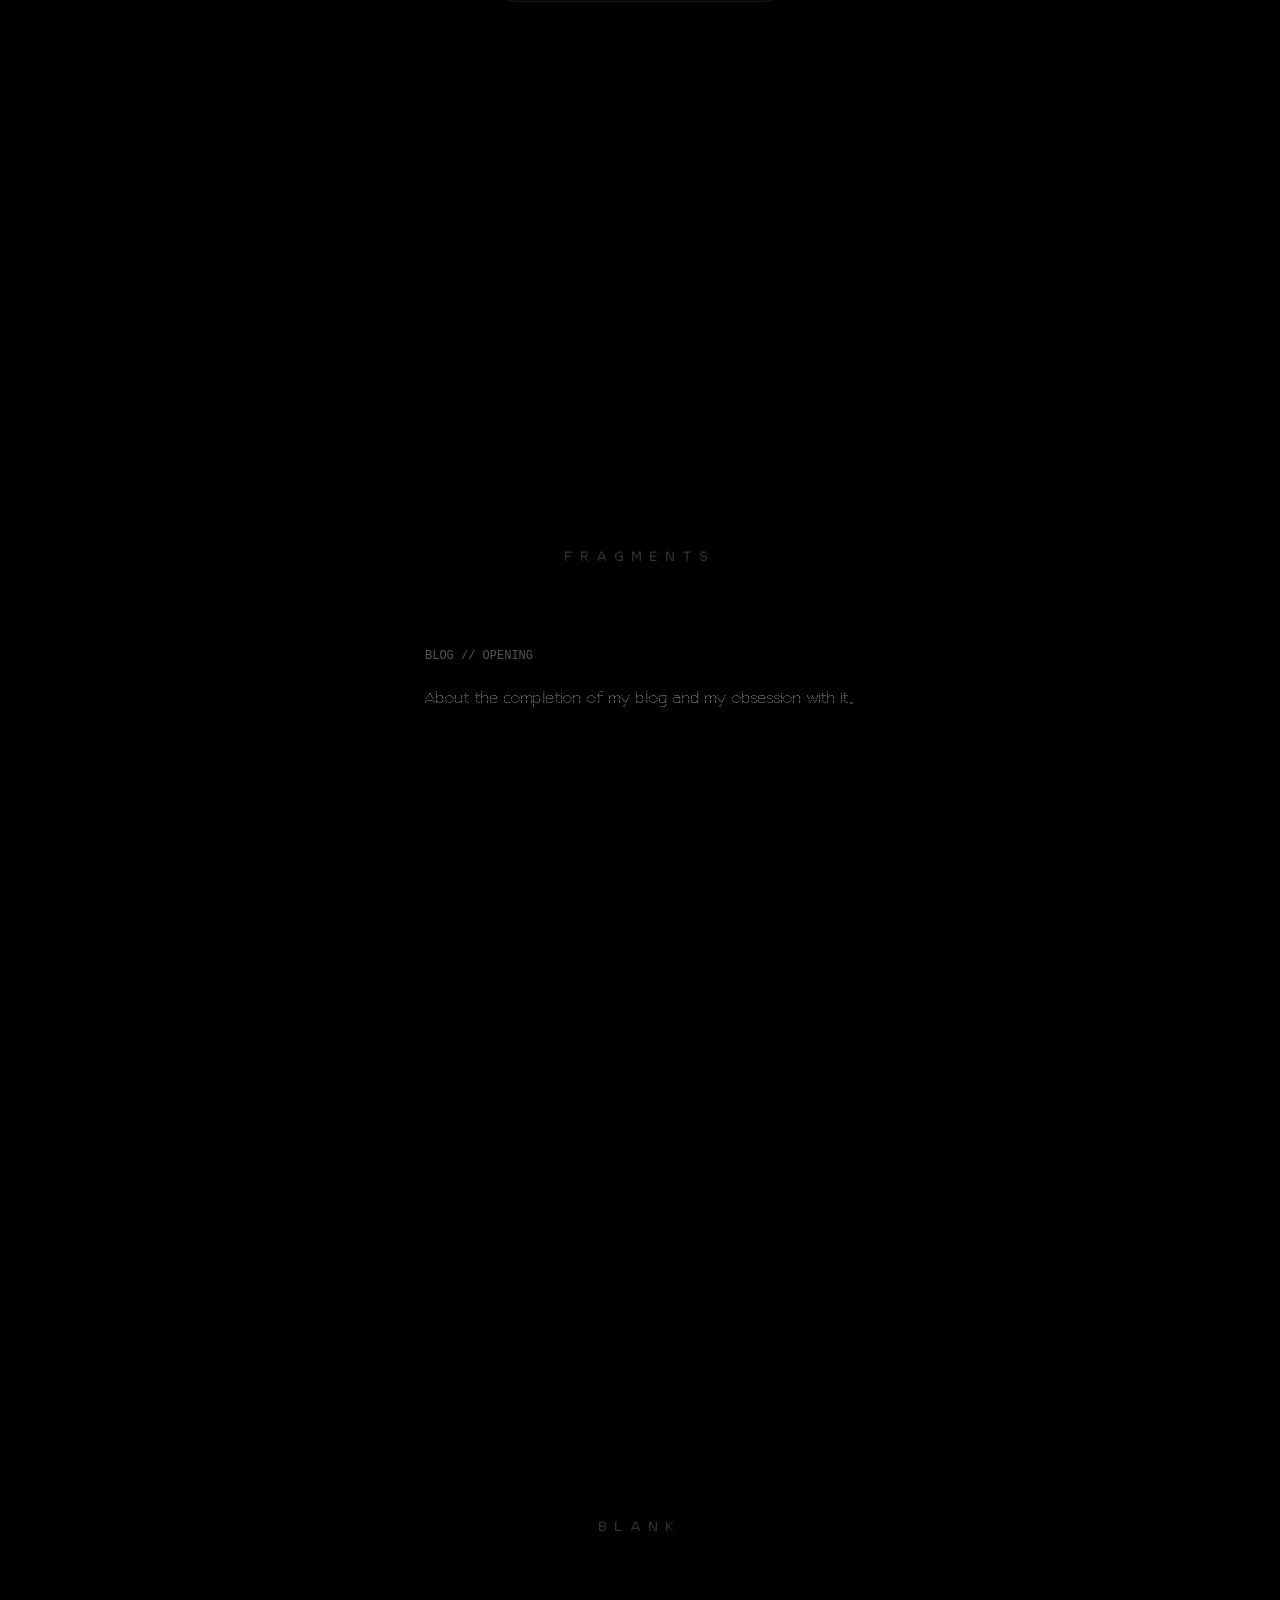
==== commit 3cf576c5: "first commit" ====
--- a/index.html
+++ b/index.html
@@ -33,7 +33,7 @@
                 <a href="#shou-ye" class="dao-hang-lian-jie" onclick="guanBiCaiDan()">HOME</a>
                 <a href="#guan-yu-wo" class="dao-hang-lian-jie" onclick="guanBiCaiDan()">ABOUT</a>
                 <a href="#pian-duan" class="dao-hang-lian-jie" onclick="guanBiCaiDan()">MOMENT</a>
-                <a href="#yin-le" class="dao-hang-lian-jie" onclick="guanBiCaiDan()">MUSIC</a>
+                <a href="#wen-xue" class="dao-hang-lian-jie" onclick="guanBiCaiDan()">BLANK</a>
             </div>
             <div class="zhe-zhe-ceng" id="zhe-zhe-ceng"></div>
         </nav>
@@ -60,50 +60,8 @@
             </div>
         </section>
 
-        <section id="yin-le">
-            <h2 class="xian-shi-dong-hua cong-xia-sheng-qi">SOUNDTRACK</h2>
-            
-            <div class="yin-le-wan-jia" id="yin-le-wan-jia">
-                <div class="wan-jia-zuo">
-                    <div class="mu-qian-tu-pian" id="mu-qian-tu-pian"></div>
-                    <div class="mu-qian-ge-qu">
-                        <div class="mu-qian-ming" id="mu-qian-ming">未播放</div>
-                        <div class="mu-qian-ge-shou" id="mu-qian-ge-shou">-</div>
-                    </div>
-                </div>
-                <div class="wan-jia-zhong">
-                    <div class="bo-fang-kong-zhi">
-                        <button class="kong-zhi-an-niu" id="shang-yi-shou" aria-label="上一首">‹</button>
-                        <button class="kong-zhi-an-niu bo-fang-an-niu" id="bo-fang-zan-ting" aria-label="播放">▶</button>
-                        <button class="kong-zhi-an-niu" id="xia-yi-shou" aria-label="下一首">›</button>
-                    </div>
-                    <div class="jin-du-tiao" id="jin-du-tiao">
-                        <div class="jin-du" id="jin-du"></div>
-                    </div>
-                </div>
-                <div class="wan-jia-you">
-                    <button class="lie-biao-zhan-kai" id="lie-biao-zhan-kai" aria-label="打开播放列表">☰</button>
-                </div>
-            </div>
-
-            <p class="yin-le-yin-yan xian-shi-dong-hua cong-xia-sheng-qi">让一首歌陪你读完此刻。</p>
-
-            <div class="yin-le-ka-pian-qu" id="yin-le-ka-pian-qu">
-                <div class="yin-le-ka-pian" data-lei-xing="ye-hang">
-                    <div class="ka-pian-tu-pian" style="background-image: url('./img/music/流年.jpg');"></div>
-                    <div class="ka-pian-biao-ti">歌单</div>
-                    <div class="ka-pian-shu-liang">0 首</div>
-                </div>
-            </div>
-
-            <div class="bo-fang-lie-biao" id="bo-fang-lie-biao">
-                <div class="lie-biao-biao-ti">
-                    <span id="dang-qian-fen-lei">歌单</span>
-                    <button class="shou-qi-an-niu" id="shou-qi-an-niu" aria-label="关闭播放列表">×</button>
-                </div>
-                <div class="lie-biao-nei-rong" id="lie-biao-nei-rong">
-                </div>
-            </div>
+        <section id="wen-xue">
+            <h2 class="xian-shi-dong-hua cong-xia-sheng-qi">BLANK</h2>
         </section>
 
     </div>
@@ -143,225 +101,6 @@
         }
 
         document.addEventListener('DOMContentLoaded', loadArticles);
-
-        if (!window.globalAudio) {
-            window.globalAudio = new Audio();
-            window.globalAudio.volume = 0.5;
-        }
-        
-        const audio = window.globalAudio;
-
-        const yinYueShuJu = {
-            'ye-hang': [
-                { ming: '流年', geShou: '收藏单曲', tuPian: './img/music/流年.jpg', url: './music/流年.mp3', seDiao: 0 }
-            ]
-        };
-
-        let dangQianFenLei = 'ye-hang';
-        let dangQianGeQuIndex = 0;
-        let boFangZhong = false;
-        let lieBiaoZhanKai = false;
-
-        const muQianTuPian = document.getElementById('mu-qian-tu-pian');
-        const muQianMing = document.getElementById('mu-qian-ming');
-        const muQianGeShou = document.getElementById('mu-qian-ge-shou');
-        const boFengAnNiu = document.getElementById('bo-fang-zan-ting');
-        const shangYiShou = document.getElementById('shang-yi-shou');
-        const xiaYiShou = document.getElementById('xia-yi-shou');
-        const jinDu = document.getElementById('jin-du');
-        const jinDuTiao = document.getElementById('jin-du-tiao');
-        const lieBiaoZhanKaiAnNiu = document.getElementById('lie-biao-zhan-kai');
-        const boFangLieBiao = document.getElementById('bo-fang-lie-biao');
-        const shouQiAnNiu = document.getElementById('shou-qi-an-niu');
-        const lieBiaoNeiRong = document.getElementById('lie-biao-nei-rong');
-        const dangQianFenLeiBiaoTi = document.getElementById('dang-qian-fen-lei');
-        const kaPianQu = document.getElementById('yin-le-ka-pian-qu');
-
-        function gengXinKaPianShuLiang() {
-            document.querySelectorAll('.yin-le-ka-pian').forEach(kaPian => {
-                const leiXing = kaPian.dataset.leiXing;
-                const shuLiang = yinYueShuJu[leiXing]?.length || 0;
-                kaPian.querySelector('.ka-pian-shu-liang').textContent = shuLiang + ' 首';
-            });
-        }
-
-        function huoQuDangQianLieBiao() {
-            return yinYueShuJu[dangQianFenLei] || [];
-        }
-
-        function qieHuanGeQu(index) {
-            const lieBiao = huoQuDangQianLieBiao();
-            if (index < 0) index = lieBiao.length - 1;
-            if (index >= lieBiao.length) index = 0;
-            
-            dangQianGeQuIndex = index;
-            const geQu = lieBiao[dangQianGeQuIndex];
-            
-            muQianMing.textContent = geQu.ming;
-            muQianGeShou.textContent = geQu.geShou;
-            
-            if (geQu.tuPian) {
-                muQianTuPian.style.backgroundImage = `url(${geQu.tuPian})`;
-                muQianTuPian.style.filter = `hue-rotate(${geQu.seDiao || 0}deg)`;
-            } else {
-                const kaPian = document.querySelector(`[data-lei-xing="${dangQianFenLei}"] .ka-pian-tu-pian`);
-                const beiJing = kaPian ? kaPian.style.background : 'linear-gradient(135deg, #667eea 0%, #764ba2 100%)';
-                muQianTuPian.style.background = beiJing;
-            }
-            
-            if (geQu.url) {
-                audio.src = geQu.url;
-            }
-            
-            gengXinLieBiaoGaoLiang();
-        }
-
-        function gengXinLieBiaoGaoLiang() {
-            document.querySelectorAll('.lie-biao-xiang').forEach((xiang, index) => {
-                xiang.classList.toggle('dang-qian', index === dangQianGeQuIndex);
-                const tuBiao = xiang.querySelector('.xiang-bo-fang');
-                if (tuBiao) tuBiao.textContent = index === dangQianGeQuIndex && boFangZhong ? '❚❚' : '▶';
-            });
-        }
-
-        function xuanRanLieBiao() {
-            const lieBiao = huoQuDangQianLieBiao();
-            lieBiaoNeiRong.innerHTML = lieBiao.map((geQu, index) => `
-                <div class="lie-biao-xiang ${index === dangQianGeQuIndex ? 'dang-qian' : ''}" data-index="${index}">
-                    <div class="xiang-tu-pian" style="${geQu.tuPian ? `background-image: url(${geQu.tuPian}); filter: hue-rotate(${geQu.seDiao || 0}deg)` : ''}"></div>
-                    <div class="xiang-xin-xi">
-                        <div class="xiang-ming">${geQu.ming}</div>
-                        <div class="xiang-ge-shou">${geQu.geShou}</div>
-                    </div>
-                    <div class="xiang-bo-fang">${index === dangQianGeQuIndex && boFangZhong ? '❚❚' : '▶'}</div>
-                </div>
-            `).join('');
-            
-            document.querySelectorAll('.lie-biao-xiang').forEach(xiang => {
-                xiang.addEventListener('click', () => {
-                    const index = parseInt(xiang.dataset.index);
-                    if (index === dangQianGeQuIndex && boFangZhong) {
-                        zanTing();
-                    } else {
-                        qieHuanGeQu(index);
-                        boFang();
-                    }
-                });
-            });
-        }
-
-        function boFang() {
-            if (!audio.src) return;
-            audio.play().then(() => {
-                boFangZhong = true;
-                boFengAnNiu.textContent = '❚❚';
-                boFengAnNiu.setAttribute('aria-label', '暂停');
-                muQianTuPian.classList.add('xuan-zhuan-zhong');
-                gengXinLieBiaoGaoLiang();
-            }).catch(() => {
-                boFangZhong = false;
-                muQianGeShou.textContent = '音频暂时无法播放';
-            });
-        }
-
-        function zanTing() {
-            boFangZhong = false;
-            boFengAnNiu.textContent = '▶';
-            boFengAnNiu.setAttribute('aria-label', '播放');
-            muQianTuPian.classList.remove('xuan-zhuan-zhong');
-            audio.pause();
-            gengXinLieBiaoGaoLiang();
-        }
-
-        boFengAnNiu.addEventListener('click', () => {
-            if (boFangZhong) zanTing();
-            else boFang();
-        });
-
-        shangYiShou.addEventListener('click', () => {
-            qieHuanGeQu(dangQianGeQuIndex - 1);
-            if (boFangZhong) boFang();
-        });
-
-        xiaYiShou.addEventListener('click', () => {
-            qieHuanGeQu(dangQianGeQuIndex + 1);
-            if (boFangZhong) boFang();
-        });
-
-        audio.addEventListener('timeupdate', () => {
-            if (audio.duration) {
-                const baiFenBi = (audio.currentTime / audio.duration) * 100;
-                jinDu.style.width = baiFenBi + '%';
-            }
-        });
-
-        jinDuTiao.addEventListener('click', (e) => {
-            if (audio.duration) {
-                const rect = jinDuTiao.getBoundingClientRect();
-                const baiFenBi = (e.clientX - rect.left) / rect.width;
-                audio.currentTime = baiFenBi * audio.duration;
-            }
-        });
-
-        audio.addEventListener('ended', () => {
-            qieHuanGeQu(dangQianGeQuIndex + 1);
-            boFang();
-        });
-
-        lieBiaoZhanKaiAnNiu.addEventListener('click', () => {
-            lieBiaoZhanKai = !lieBiaoZhanKai;
-            boFangLieBiao.classList.toggle('zhan-kai', lieBiaoZhanKai);
-        });
-
-        shouQiAnNiu.addEventListener('click', () => {
-            lieBiaoZhanKai = false;
-            boFangLieBiao.classList.remove('zhan-kai');
-        });
-
-        document.querySelectorAll('.yin-le-ka-pian').forEach(kaPian => {
-            kaPian.addEventListener('click', () => {
-                dangQianFenLei = kaPian.dataset.leiXing;
-                dangQianGeQuIndex = 0;
-                
-                const fenLeiMing = { 'ye-hang': '歌单' };
-                dangQianFenLeiBiaoTi.textContent = fenLeiMing[dangQianFenLei];
-                
-                lieBiaoZhanKai = true;
-                boFangLieBiao.classList.add('zhan-kai');
-                
-                qieHuanGeQu(0);
-                xuanRanLieBiao();
-            });
-        });
-
-        function huiFuBoFangZhuangTai() {
-            const lieBiao = huoQuDangQianLieBiao();
-            if (lieBiao[dangQianGeQuIndex]) {
-                const geQu = lieBiao[dangQianGeQuIndex];
-                muQianMing.textContent = geQu.ming;
-                muQianGeShou.textContent = geQu.geShou;
-                
-                if (geQu.tuPian) {
-                    muQianTuPian.style.backgroundImage = `url(${geQu.tuPian})`;
-                    muQianTuPian.style.filter = `hue-rotate(${geQu.seDiao || 0}deg)`;
-                } else {
-                    const kaPian = document.querySelector(`[data-lei-xing="${dangQianFenLei}"] .ka-pian-tu-pian`);
-                    const beiJing = kaPian ? kaPian.style.background : 'linear-gradient(135deg, #667eea 0%, #764ba2 100%)';
-                    muQianTuPian.style.background = beiJing;
-                }
-                
-                if (!audio.paused) {
-                    boFangZhong = true;
-                    boFengAnNiu.textContent = '❚❚';
-                    muQianTuPian.classList.add('xuan-zhuan-zhong');
-                }
-            }
-        }
-
-        gengXinKaPianShuLiang();
-        qieHuanGeQu(0);
-        xuanRanLieBiao();
-        huiFuBoFangZhuangTai();
 
         const huoBu = document.getElementById('huo-bu');
         const ctx = huoBu.getContext('2d');
--- a/blog.css
+++ b/blog.css
@@ -513,366 +513,3 @@
     font-size: 14px;
     letter-spacing: 1px;
 }
-.yin-le-wan-jia {
-    position: fixed;
-    bottom: 40px;
-    left: 50%;
-    transform: translateX(-50%);
-    width: 90%;
-    max-width: 800px;
-    background: rgba(10, 10, 10, 0.9);
-    backdrop-filter: blur(20px);
-    border: 1px solid rgba(255, 255, 255, 0.1);
-    border-radius: 20px;
-    padding: 20px 30px;
-    display: flex;
-    align-items: center;
-    justify-content: space-between;
-    gap: 30px;
-    z-index: 1000;
-    box-shadow: 0 10px 40px rgba(0, 0, 0, 0.5);
-}
-
-.wan-jia-zuo {
-    display: flex;
-    align-items: center;
-    gap: 15px;
-    flex: 0 0 auto;
-}
-
-.mu-qian-tu-pian {
-    width: 60px;
-    height: 60px;
-    border-radius: 10px;
-    background-size: cover;
-    background-position: center;
-    transition: all 0.3s;
-    box-shadow: 0 4px 15px rgba(0, 0, 0, 0.3);
-}
-
-.mu-qian-tu-pian.xuan-zhuan-zhong {
-    animation: tu-pian-xuan-zhuan 8s linear infinite;
-    border-radius: 50%;
-}
-
-@keyframes tu-pian-xuan-zhuan {
-    from { transform: rotate(0deg); }
-    to { transform: rotate(360deg); }
-}
-
-.mu-qian-ge-qu {
-    display: flex;
-    flex-direction: column;
-    gap: 5px;
-}
-
-.mu-qian-ming {
-    font-size: 16px;
-    color: #fff;
-    letter-spacing: 1px;
-    max-width: 150px;
-    overflow: hidden;
-    text-overflow: ellipsis;
-    white-space: nowrap;
-}
-
-.mu-qian-ge-shou {
-    font-size: 12px;
-    color: #666;
-}
-
-.wan-jia-zhong {
-    flex: 1;
-    display: flex;
-    flex-direction: column;
-    align-items: center;
-    gap: 10px;
-}
-
-.bo-fang-kong-zhi {
-    display: flex;
-    align-items: center;
-    gap: 20px;
-}
-
-.kong-zhi-an-niu {
-    background: none;
-    border: 1px solid rgba(255, 255, 255, 0.2);
-    color: #888;
-    width: 40px;
-    height: 40px;
-    border-radius: 50%;
-    cursor: pointer;
-    font-size: 16px;
-    transition: all 0.3s;
-    display: flex;
-    align-items: center;
-    justify-content: center;
-}
-
-.kong-zhi-an-niu:hover {
-    border-color: #fff;
-    color: #fff;
-    transform: scale(1.1);
-}
-
-.bo-fang-an-niu {
-    width: 50px;
-    height: 50px;
-    font-size: 20px;
-}
-
-.jin-du-tiao {
-    width: 100%;
-    max-width: 300px;
-    height: 4px;
-    background: rgba(255, 255, 255, 0.1);
-    border-radius: 2px;
-    overflow: hidden;
-    cursor: pointer;
-}
-
-.jin-du {
-    height: 100%;
-    width: 0%;
-    background: linear-gradient(90deg, #fff, rgba(255, 255, 255, 0.7));
-    transition: width 0.1s linear;
-}
-
-.wan-jia-you {
-    flex: 0 0 auto;
-}
-
-.lie-biao-zhan-kai {
-    background: none;
-    border: 1px solid rgba(255, 255, 255, 0.2);
-    color: #888;
-    width: 40px;
-    height: 40px;
-    border-radius: 50%;
-    cursor: pointer;
-    font-size: 18px;
-    transition: all 0.3s;
-}
-
-.lie-biao-zhan-kai:hover {
-    border-color: #fff;
-    color: #fff;
-}
-
-.yin-le-yin-yan {
-    margin: -36px 0 28px;
-    color: #777;
-    font-family: "Microsoft YaHei", sans-serif;
-    font-size: 14px;
-    letter-spacing: 0.18em;
-}
-
-.yin-le-ka-pian-qu {
-    display: grid;
-    grid-template-columns: minmax(220px, 300px);
-    justify-content: center;
-    gap: 20px;
-    max-width: 800px;
-    width: 100%;
-    margin-top: 60px;
-}
-
-.yin-le-ka-pian {
-    background: rgba(10, 10, 10, 0.7);
-    backdrop-filter: blur(10px);
-    border: 1px solid rgba(255, 255, 255, 0.05);
-    border-radius: 20px;
-    overflow: hidden;
-    cursor: pointer;
-    transition: all 0.5s cubic-bezier(0.19, 1, 0.22, 1);
-}
-
-.yin-le-ka-pian:hover {
-    transform: translateY(-10px) scale(1.02);
-    border-color: rgba(255, 255, 255, 0.2);
-    box-shadow: 0 20px 40px rgba(0, 0, 0, 0.4);
-}
-
-.ka-pian-tu-pian {
-    width: 100%;
-    aspect-ratio: 1 / 1;
-    position: relative;
-    background-size: cover;
-    background-position: center;
-    filter: saturate(0.75);
-}
-
-.ka-pian-tu-pian::after {
-    content: '';
-    position: absolute;
-    inset: 0;
-    background: linear-gradient(to top, rgba(0, 0, 0, 0.45), transparent 55%);
-}
-
-.ka-pian-biao-ti {
-    padding: 20px;
-    font-size: 18px;
-    color: #fff;
-    letter-spacing: 2px;
-    text-align: center;
-}
-
-.ka-pian-shu-liang {
-    padding: 0 20px 20px;
-    font-size: 12px;
-    color: #666;
-    text-align: center;
-}
-
-.bo-fang-lie-biao {
-    position: fixed;
-    right: -350px;
-    top: 0;
-    width: 350px;
-    height: 100vh;
-    background: rgba(10, 10, 10, 0.95);
-    backdrop-filter: blur(20px);
-    border-left: 1px solid rgba(255, 255, 255, 0.1);
-    z-index: 1001;
-    transition: right 0.5s cubic-bezier(0.19, 1, 0.22, 1);
-    display: flex;
-    flex-direction: column;
-}
-
-.bo-fang-lie-biao.zhan-kai {
-    right: 0;
-}
-
-.lie-biao-biao-ti {
-    display: flex;
-    justify-content: space-between;
-    align-items: center;
-    padding: 30px;
-    border-bottom: 1px solid rgba(255, 255, 255, 0.1);
-}
-
-.lie-biao-biao-ti span {
-    font-size: 18px;
-    color: #fff;
-    letter-spacing: 2px;
-}
-
-.shou-qi-an-niu {
-    background: none;
-    border: none;
-    color: #666;
-    font-size: 24px;
-    cursor: pointer;
-    transition: color 0.3s;
-}
-
-.shou-qi-an-niu:hover {
-    color: #fff;
-}
-
-.lie-biao-nei-rong {
-    flex: 1;
-    overflow-y: auto;
-    padding: 20px;
-}
-
-.lie-biao-xiang {
-    display: flex;
-    align-items: center;
-    gap: 15px;
-    padding: 15px;
-    border-radius: 12px;
-    cursor: pointer;
-    transition: all 0.3s;
-    margin-bottom: 10px;
-}
-
-.lie-biao-xiang:hover {
-    background: rgba(255, 255, 255, 0.05);
-}
-
-.lie-biao-xiang.dang-qian {
-    background: rgba(255, 255, 255, 0.1);
-}
-
-.xiang-tu-pian {
-    width: 50px;
-    height: 50px;
-    border-radius: 8px;
-    background-size: cover;
-    background-position: center;
-    background-color: rgba(255, 255, 255, 0.1);
-    flex-shrink: 0;
-}
-
-.xiang-xin-xi {
-    flex: 1;
-    display: flex;
-    flex-direction: column;
-    gap: 5px;
-}
-
-.xiang-ming {
-    font-size: 14px;
-    color: #fff;
-}
-
-.xiang-ge-shou {
-    font-size: 12px;
-    color: #666;
-}
-
-.xiang-bo-fang {
-    font-size: 14px;
-    color: #fff;
-    width: 30px;
-    text-align: center;
-}
-
-.lie-biao-nei-rong::-webkit-scrollbar {
-    width: 4px;
-}
-
-.lie-biao-nei-rong::-webkit-scrollbar-track {
-    background: transparent;
-}
-
-.lie-biao-nei-rong::-webkit-scrollbar-thumb {
-    background: rgba(255, 255, 255, 0.2);
-    border-radius: 2px;
-}
-
-@media (max-width: 768px) {
-    .yin-le-ka-pian-qu {
-        grid-template-columns: minmax(200px, 280px);
-    }
-    
-    .yin-le-wan-jia {
-        bottom: 20px;
-        width: calc(100% - 32px);
-        padding: 12px 14px;
-        gap: 12px;
-        box-sizing: border-box;
-    }
-
-    .wan-jia-zhong { align-items: flex-end; }
-    .jin-du-tiao { max-width: 160px; }
-    .bo-fang-kong-zhi { gap: 10px; }
-    .kong-zhi-an-niu:not(.bo-fang-an-niu) { display: none; }
-    
-    .mu-qian-tu-pian {
-        width: 50px;
-        height: 50px;
-    }
-    
-    .mu-qian-ming {
-        max-width: 100px;
-        font-size: 14px;
-    }
-    
-    .bo-fang-lie-biao {
-        width: 100%;
-        right: -100%;
-    }
-}
